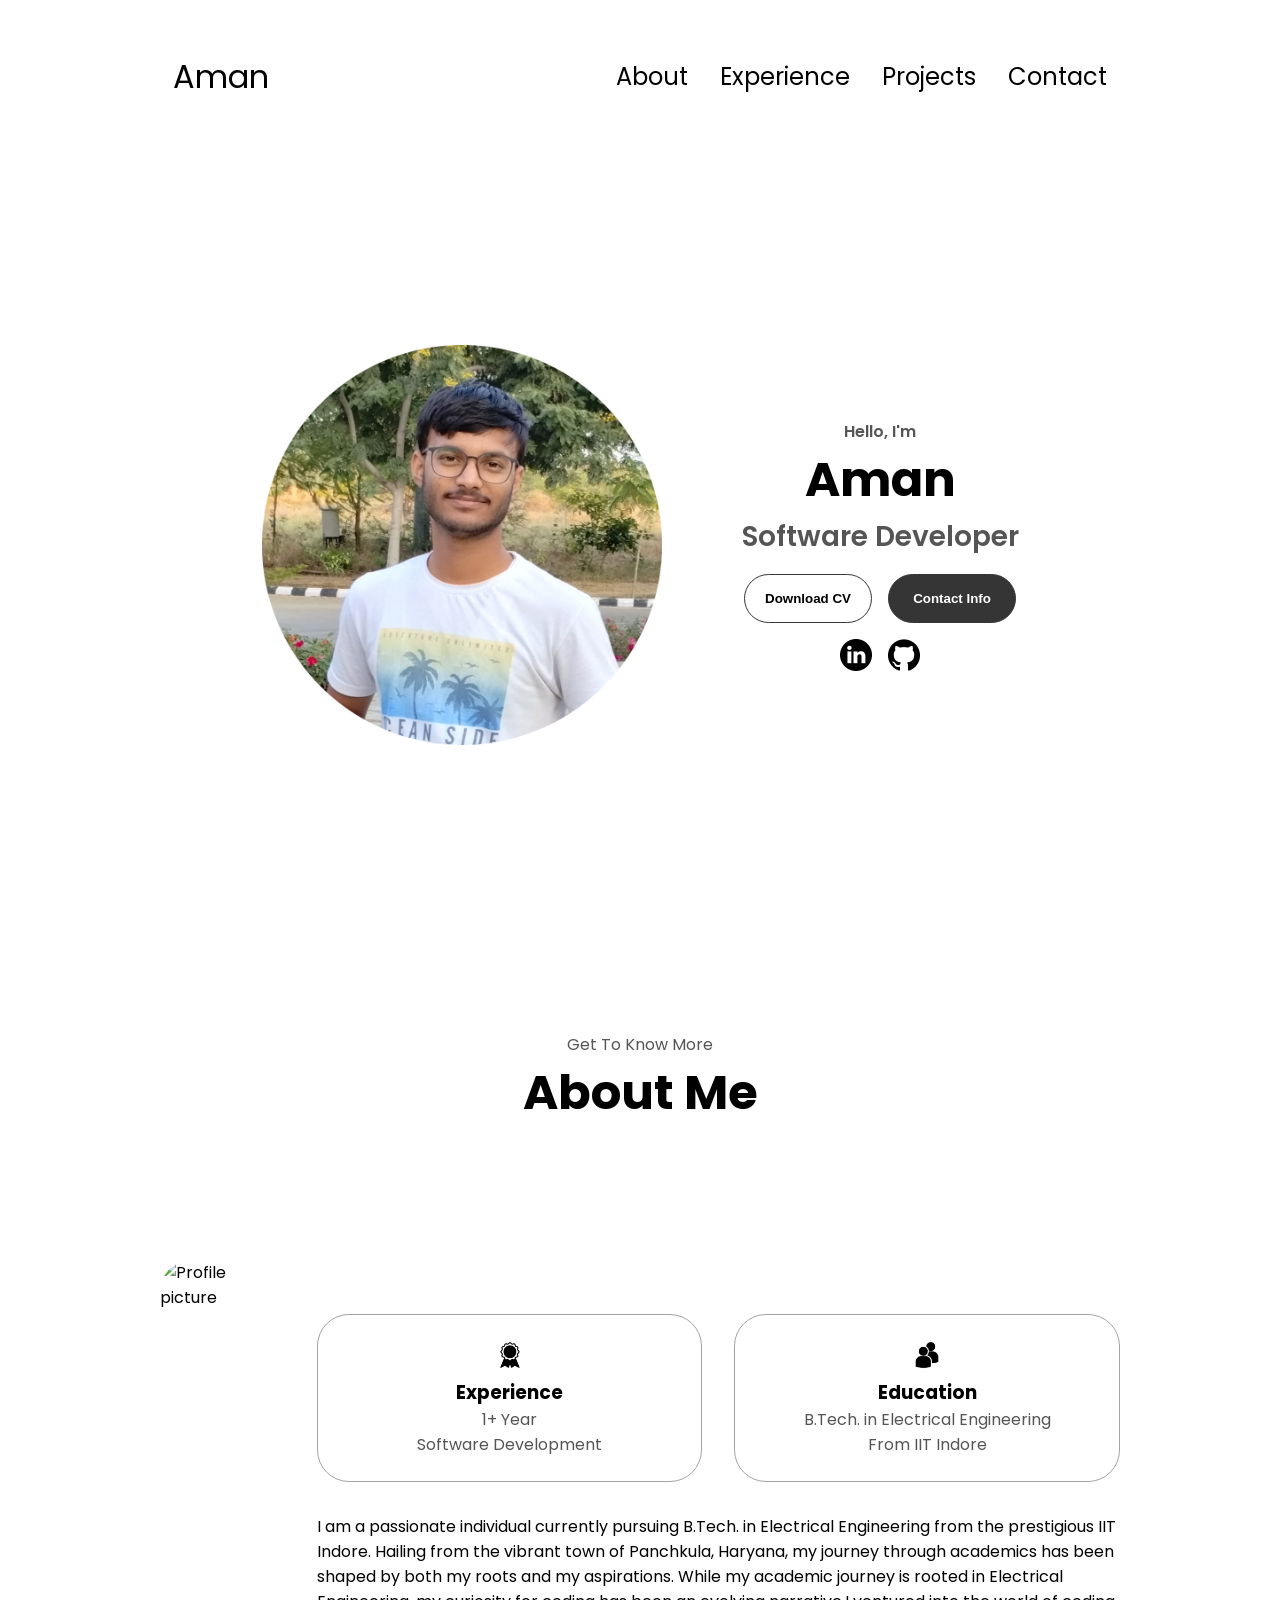
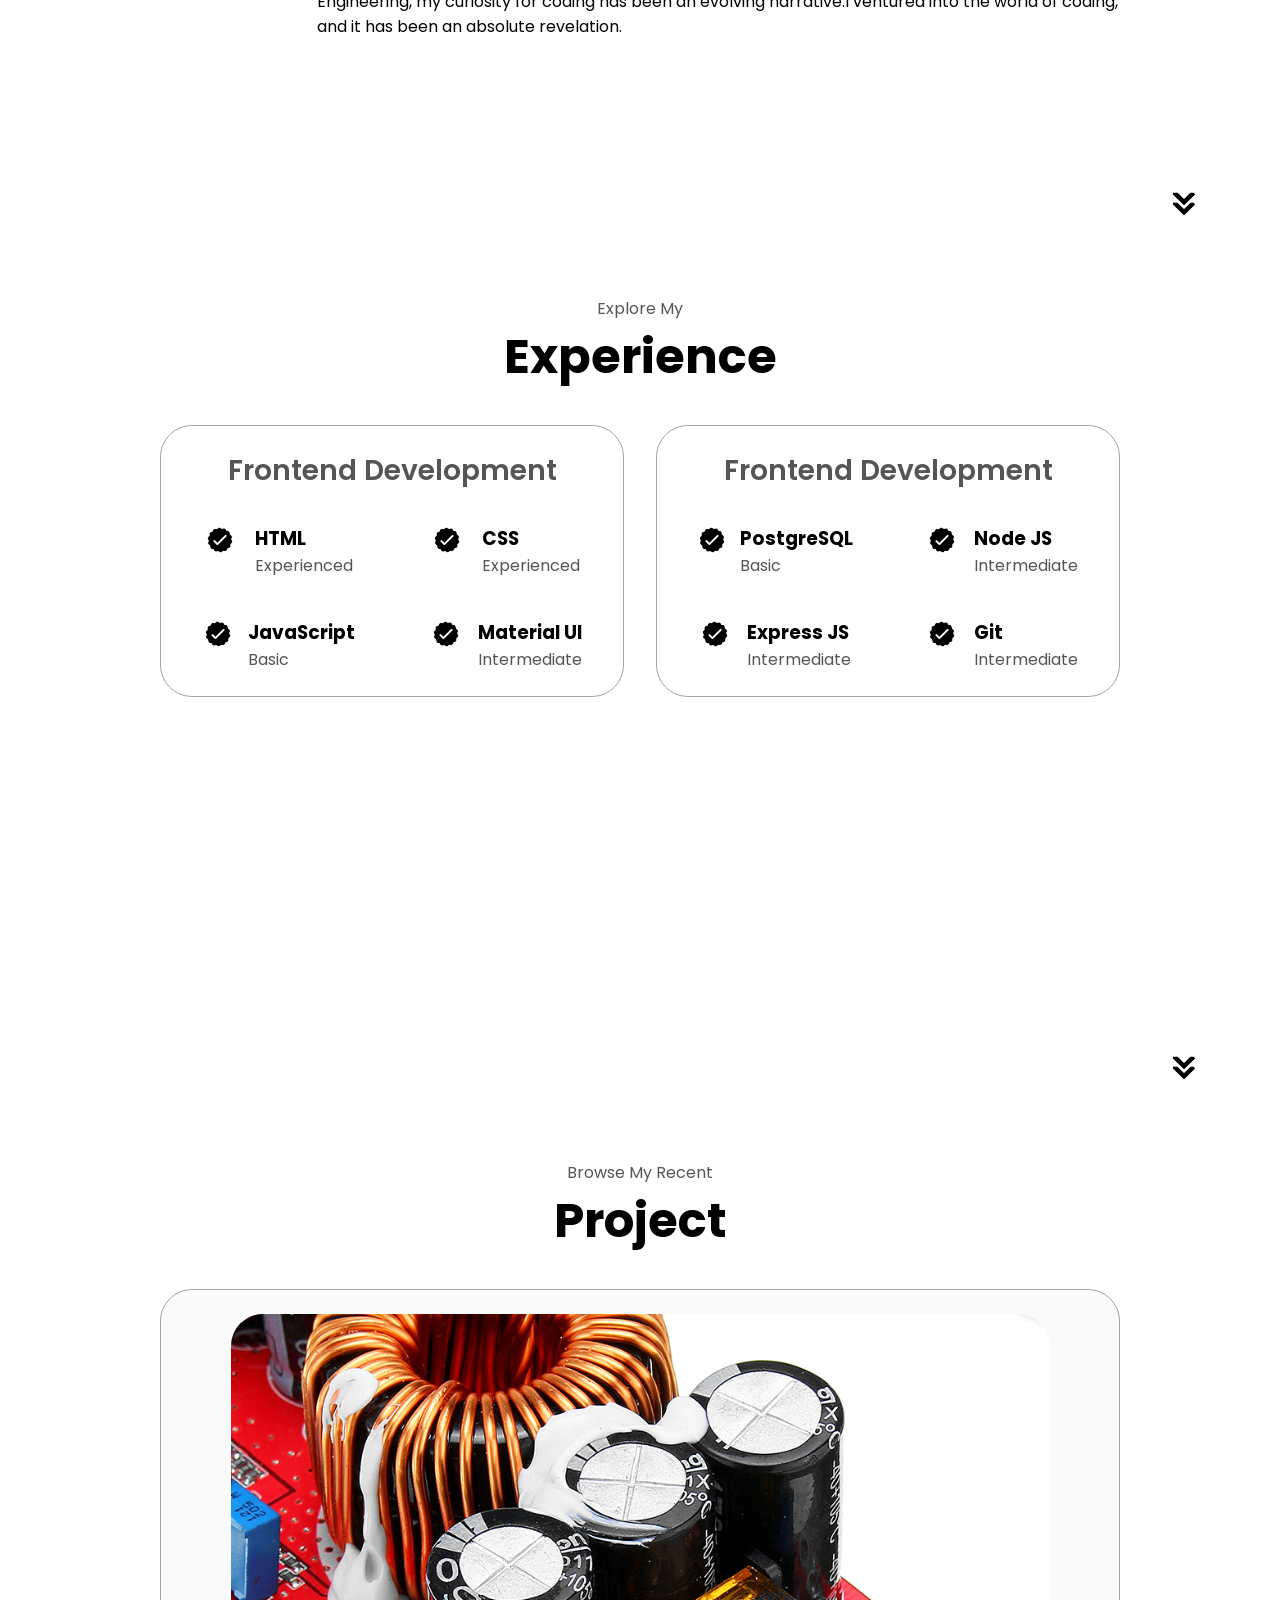
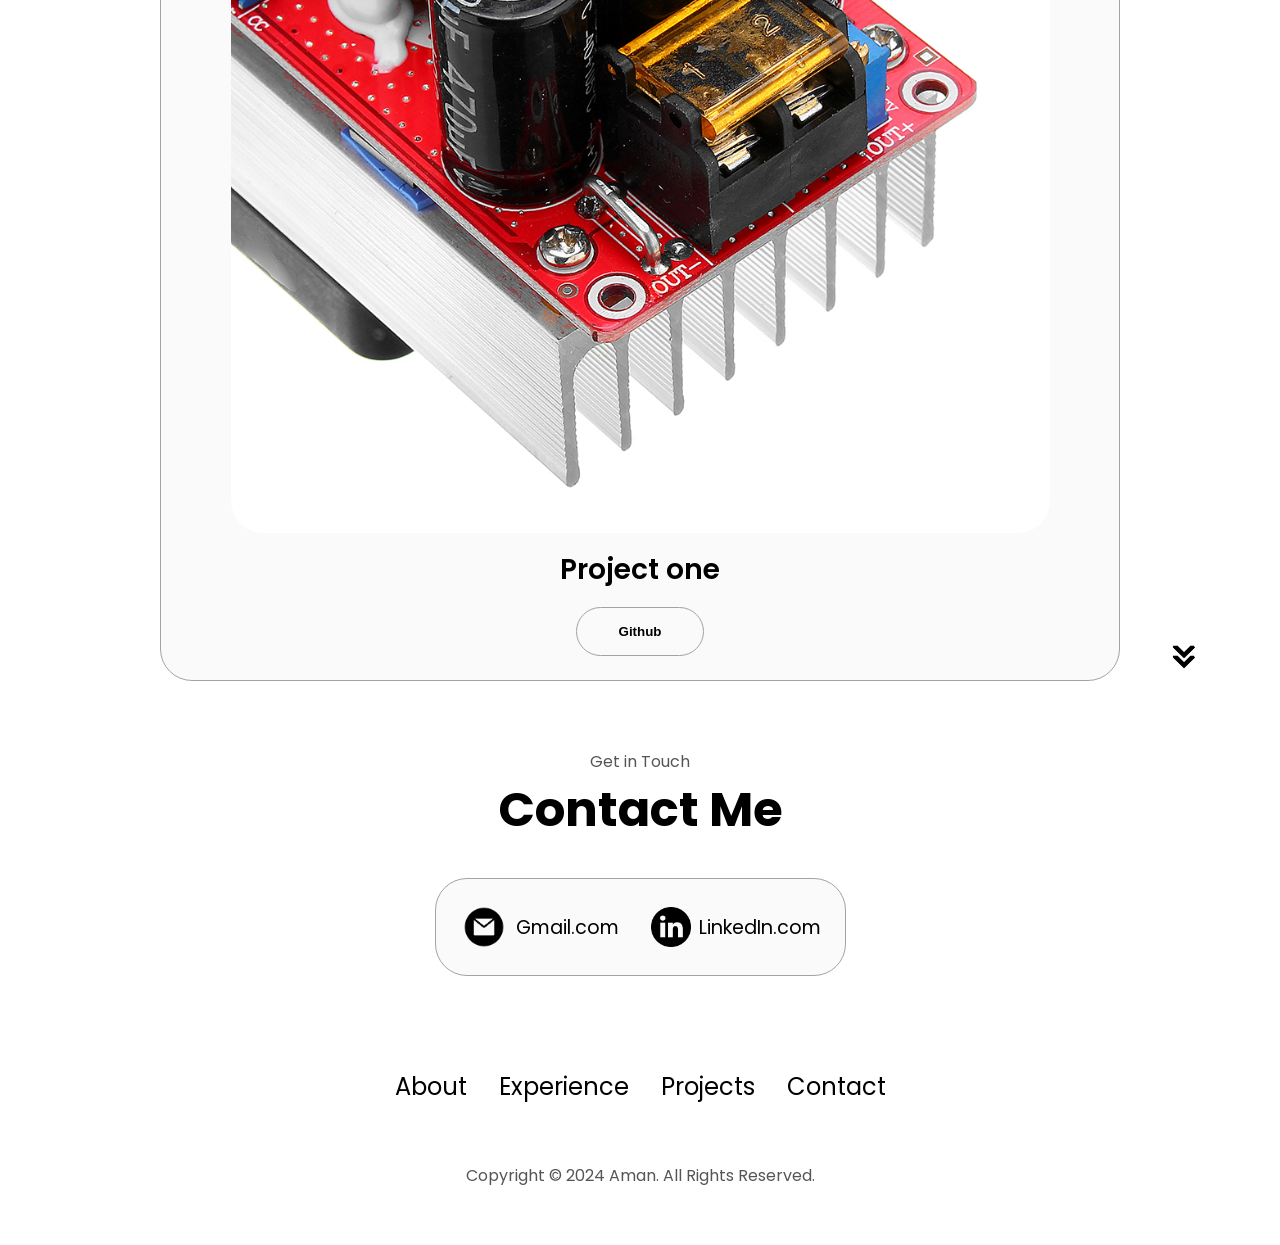
==== index.html @ 877e11e3 "Update project content" ====
<!DOCTYPE html>
<html lang="en">
<head>
    <meta charset="UTF-8">
    <meta name="viewport" content="width=device-width, initial-scale=1.0">
    <title>My Portfolio</title>
    <link rel="stylesheet" href="new1.css">
    <link rel="stylesheet" href="new1Media.css">
</head>
<body>
    <nav id="desktop-nav">
        <div class="logo">Aman</div>
        <div>
            <ul class="nav-links">
                <li><a href="#about">About</a></li>
                <li><a href="#experience">Experience</a></li>
                <li><a href="#projects">Projects</a></li>
                <li><a href="#contact">Contact</a></li>
            </ul>
        </div>
    </nav>
    <nav id="hamburger-nav">
        <div class="logo">Aman</div>
        <div class="hamburger-menu">
            <div class="hamburger-icon" onclick="toggleMenu()">
            <span></span>
            <span></span>
            <span></span>
        </div>
        <div class="menu-links">
            <li><a href="#about" onclick="toggleMenu()">About</a></li>
            <li><a href="#experience" onclick="toggleMenu()">Experience</a></li>
            <li><a href="#projects" onclick="toggleMenu()">Projects</a></li>
            <li><a href="#contact" onclick="toggleMenu()">Contact</a></li>
        </div>
        </div>
    </nav>
    <section id="profile">
        <div class="section__pic-container">
            <img src="./assets/3.png" alt="Aman profile picture" />
        </div>
        <div class="section__text">
            <p class="section__text__p1">Hello, I'm</p>
            <h1 class="title">Aman</h1>
            <p class="section__text__p2">Software Developer</p>
            <div class="btn-container">
                <button class="btn btn-color-2" onclick="window.open('./assets/Resume.pdf')">Download CV</button>
                <button class="btn btn-color-1" onclick="location.href='./#contact'">Contact Info</button>
            </div>
            <div id="socials-container">
                <img src="./assets/linkedin.png" alt="My LinkedIn profile" class="icon" onclick="location.href='http://linkedin.com/' "/>
                <img src="./assets/github.png" alt="My GitHub profile" class="icon" onclick="location.href='http://github.com/' "/>
            </div>
        </div>
    </section>
    <section id="about">
        <p class="section__text__p1">Get To Know More</p>
        <h1 class="title">About Me</h1>
        <div class="section-container">
            <div class="section__pic-container">
                <img src="./assets/5.JPG" alt="Profile picture" class="about-pic"/>
            </div>
            <div class="about-details-container">
                <div class="about-containers">
                    <div class="details-container">
                        <img src="./assets/experience.png" alt="Experience icon" class="icon"/>
                        <h3>Experience</h3>
                        <p>1+ Year <br>Software Development</p>
                    </div>
                    <div class="details-container">
                        <img src="./assets/education.png" alt="Education icon" class="icon"/>
                        <h3>Education</h3>
                        <p>B.Tech. in Electrical Engineering <br>From IIT Indore</p>
                    </div>
                </div>
                <div class="text-container">
                    I am a passionate individual currently pursuing B.Tech. in Electrical Engineering from the prestigious IIT Indore. Hailing from the vibrant town of Panchkula, Haryana, my journey through academics has been shaped by both my roots and my aspirations.
                    While my academic journey is rooted in Electrical Engineering, my curiosity for coding has been an evolving narrative.I ventured into the world of coding, and it has been an absolute revelation.
                </div>
            </div>
        </div>
        <img src="./assets/arrow.png" alt="Arrow icon" class="icon arrow" onclick="location.href='./#experience'"/>
    </section>
    <section id="experience">
        <p class="section__text__p1">Explore My</p>
        <h1 class="title">Experience</h1>
        <div class="experience-details-container">
            <div class="about-containers">
            <div class="details-container">
                <h2 class="experience-sub-title">Frontend Development</h2>
                <div class="article-container">
                <article>
                    <img
                    src="./assets/checkmark.png"
                    alt="Experience icon"
                    class="icon"
                />
                <div>
                    <h3>HTML</h3>
                    <p>Experienced</p>
                </div>
                </article>
                <article>
                    <img
                    src="./assets/checkmark.png"
                    alt="Experience icon"
                    class="icon"
                    />
                <div>
                    <h3>CSS</h3>
                    <p>Experienced</p>
                </div>
                </article>
                <article>
                    <img
                    src="./assets/checkmark.png"
                    alt="Experience icon"
                    class="icon"
                    />
                <div>
                    <h3>JavaScript</h3>
                    <p>Basic</p>
                </div>
                </article>
                <article>
                <img
                    src="./assets/checkmark.png"
                    alt="Experience icon"
                    class="icon"
                />
                <div>
                    <h3>Material UI</h3>
                    <p>Intermediate</p>
                </div>
                </article>
                </div>
            </div>

            

            <div class="details-container">
                <h2 class="experience-sub-title">Frontend Development</h2>
                <div class="article-container">
                <article>
                <img
                    src="./assets/checkmark.png"
                    alt="Experience icon"
                    class="icon"
                />
                <div>
                    <h3>PostgreSQL</h3>
                    <p>Basic</p>
                </div>
                </article>
                <article>
                <img
                    src="./assets/checkmark.png"
                    alt="Experience icon"
                    class="icon"
                />
                <div>
                    <h3>Node JS</h3>
                    <p>Intermediate</p>
                </div>
                </article>
                <article>
                <img
                    src="./assets/checkmark.png"
                    alt="Experience icon"
                    class="icon"
                />
                <div>
                    <h3>Express JS</h3>
                    <p>Intermediate</p>
                </div>
                </article>
                <article>
                <img
                    src="./assets/checkmark.png"
                    alt="Experience icon"
                    class="icon"
                />
                <div>
                    <h3>Git</h3>
                    <p>Intermediate</p>
                </div>
                </article>
                </div>
            </div>
        </div>
        </div>
        <img
        src="./assets/arrow.png"
        alt="Arrow icon"
        class="icon arrow"
        onclick="location.href='./#projects'"
        />
    </section>
    <section id="projects">
        <P class="section__text__p1">Browse My Recent</P>
        <h1 class="title">Project</h1>
        <div class="experience-details-container">
            <div class="about-containers">
            <div class="details-container color-container">
                <div class="article-container">
            
                    <img src="./assets/Converter pic.jpeg" alt="Project-1" class="project-img"/>
                </div>
                <h2 class="experience-sub-title project-title">Project one</h2>
                <div class="btn-container">
                    <button
                class="btn btn-color-2 project-btn"
                onclick="location.href='https://github.com/amanmr795/DC-DC-Converter.git/'"
            >
                Github
            </button>
                </div>
            </div>
            
        </div>
        </div>
        <img
        src="./assets/arrow.png"
        alt="Arrow icon"
        class="icon arrow"
        onclick="location.href='./#projects'"
        />
    </section>
    <section id="contact">
        <p class="section__text__p1">Get in Touch</p>
        <h1 class="title">Contact Me</h1>
        <div class="contact-info-upper-container">
            <div class="contact-info-container">
                <img src="./assets/email.png" alt="Email icon" class="icon contact-icon email-icon"/>
                <p><a href="mailto:amanmr795@gmail.com">Gmail.com</a></p>
            </div>
            <div class="contact-info-container">
                <img src="./assets/linkedin.png" alt="LinkedIn icon" class="icon contact-icon"/>
                <p><a href="https://www.linkedin.com">LinkedIn.com</a></p>
            </div>
        </div>
    </section>
    <footer>
        <nav>
            <div class="nav-links-container">
                <ul class="nav-links">
                    <li><a href="#about">About</a></li>
                    <li><a href="#experience">Experience</a></li>
                    <li><a href="#projects">Projects</a></li>
                    <li><a href="#contact">Contact</a></li>
                </ul>
            </div>
        </nav>
        <p>Copyright &#169; 2024 Aman. All Rights Reserved.</p>
    </footer>
    <script src="new1.js"></script>
</body>
</html>
---- new1.css ----
/* GENERAL */

@import url("https://fonts.googleapis.com/css2?family=Poppins:wght@300;400;500;600&display=swap");

* {
    margin: 0;
    padding: 0;
}

body {
    font-family: "Poppins", sans-serif;
}

html {
    scroll-behavior: smooth;
}

p {
    color: rgb(85, 85, 85);
}

/* TRANSITION */

a,
.btn {
    transition: all 300ms ease;
}

/* DESKTOP NAV */

nav,
.nav-links {
    display: flex;
}

nav {
    justify-content: space-around;
    align-items: center;
    height: 17vh;
}

.nav-links {
    gap: 2rem;
    list-style: none;
    font-size: 1.5rem;
}

a {
    color: black;
    text-decoration: none;
    text-decoration-color: white;
}

a:hover {
    color: grey;
    text-decoration: underline;
    text-underline-offset: 1rem;
    text-decoration-color: rgb(181, 181, 181);
}

.logo {
    font-size: 2rem;
}

.logo:hover {
    cursor: default;
}

/* HAMBURGER MENU */

#hamburger-nav {
    display: none;
}

.hamburger-menu {
    position: relative;
    display: inline-block;
}

.hamburger-icon {
    display: flex;
    flex-direction: column;
    justify-content: space-between;
    height: 24px;
    width: 30px;
    cursor: pointer;
}

.hamburger-icon span {
    width: 100%;
    height: 2px;
    background-color: black;
    transition: all 0.3 ease-in-out;
}

.menu-links {
    position: absolute;
    top: 100%;
    right: 0;
    background-color: white;
    width: fit-content;
    max-height: 0;
    overflow: hidden;
    transition: all 0.3 ease-in-out;
}

.menu-links a {
    display: block;
    padding: 10px;
    text-align: center;
    font-size: 1.5rem;
    color: black;
    text-decoration: none;
    transition: all 0.3 ease-in-out;
}

.menu-links li {
    list-style: none;
}

.menu-links.open {
    max-height: 300px;
}

.hamburger-icon.open span:first-child {
    transform: rotate(45deg) translate(10px, 5px);
}

.hamburger-icon.open span:nth-child(2) {
    opacity: 0;
}

.hamburger-icon.open span:last-child {
    transform: rotate(-45deg) translate(10px, -5px);
}

.hamburger-icon span:first-child {
    transform: none;
}

.hamburger-icon span:first-child {
    opacity: 1;
}

.hamburger-icon span:first-child {
    transform: none;
}

/* SECTIONS */

section {
    padding-top: 4vh;
    height: 96vh;
    margin: 0 10rem;
    box-sizing: border-box;
    min-height: fit-content;
}

.section-container {
    display: flex;
}

/* PROFILE SECTION */

#profile {
    display: flex;
    justify-content: center;
    gap: 5rem;
    height: 80vh;
}

.section__pic-container {
    display: flex;
    height: 400px;
    width: 400px;
    margin: auto 0;
}

.section__text {
    align-self: center;
    text-align: center;
}

.section__text p {
    font-weight: 600;
}

.section__text__p1 {
    text-align: center;
}

.section__text__p2 {
    font-size: 1.75rem;
    margin-bottom: 1rem;
}

.title {
    font-size: 3rem;
    text-align: center;
}

#socials-container {
    display: flex;
    justify-content: center;
    margin-top: 1rem;
    gap: 1rem;
}

/* ICONS */

.icon {
    cursor: pointer;
    height: 2rem;
}

/* BUTTONS */

.btn-container {
    display: flex;
    justify-content: center;
    gap: 1rem;
}

.btn {
    font-weight: 600;
    transition: all 300ms ease;
    padding: 1rem;
    width: 8rem;
    border-radius: 2rem;
}

.btn-color-1,
.btn-color-2 {
    border: rgb(53, 53, 53) 0.1rem solid;
}

.btn-color-1:hover,
.btn-color-2:hover {
    cursor: pointer;
}

.btn-color-1,
.btn-color-2:hover {
    background: rgb(53, 53, 53);
    color: white;
}

.btn-color-1:hover {
    background: rgb(0, 0, 0);
}

.btn-color-2{
    background: none;
}

.btn-color-2:hover{
    border: rgb(255,255,255) 0.1rem solid;
}

.btn-container{
    gap: 1rem;
}

/* ABOUT SECTION */

#about{
    position: relative;
}

.about-containers{
    gap: 2rem;
    margin-bottom: 2rem;
    margin-top: 2rem;
}

.about-details-container{
    justify-content: center;
    flex-direction: column;
}

.about-containers,
.about-details-container{
    display: flex;
}

.about-pic{
    border-radius: 2rem;
}

.arrow{
    position: absolute;
    right: -5rem;
    bottom: 2.5rem;
}

.details-container{
    padding: 1.5rem;
    flex: 1;
    background: white;
    border-radius: 2rem;
    border: rgb(53,53, 53) 0.1rem solid;
    border-color: rgb(163, 163, 163);
    text-align: center;
}

.section-container{
    gap: 4rem;
    height: 80%;
}

.section__pic-container{
    height: 400px;
    width: 400px;
    margin: auto 0;
}

/* EXPERIENCE SECTION */

#experience{
    position: relative;
}

.experience-sub-title{
    color: rgb(85, 85, 85);
    font-weight: 600;
    font-size: 1.75rem;
    margin-bottom: 2rem;
}

.experience-details-container{
    display: flex;
    justify-content: center;
    flex-direction: column;
}

.article-container{
    display: flex;
    text-align: initial;
    flex-wrap: wrap;
    flex-direction: row;
    gap: 2.5rem;
    justify-content: space-around;
}

article{
    display: flex;
    width: 10rem;
    justify-content: space-around;
    gap: 0.5rem;
}

article .icon{
    cursor: default;
}

/* PROJECT SECTION */

#projects{
    position: relative;
}

.color-container{
    border-color: rgb(163, 163, 163);
    background: rgb(250,250,250);
}

.project-img{
    border-radius: 2rem;
    width: 90%;
    height: 90%;
}

.project-title{
    margin: 1rem;
    color: black;
}

.project-btn{
    color: black;
    border-color: rgb(163, 163, 163);
}

/* CONTACT */

#contact{
    display: flex;
    justify-content: center;
    flex-direction: column;
    height: 70vh;
}

.contact-info-upper-container{
    display: flex;
    justify-content: center;
    border-radius: 2rem;
    border: rgb(53, 53, 53) 0.1rem solid;
    border-color: rgb(163, 163, 163);
    background: rgb(250,250,250);
    margin: 2rem auto;
    padding: 0.5rem;
}

.contact-info-container{
    display: flex;
    align-items: center;
    justify-content: center;
    gap: 0.5rem;
    margin: 1rem;
}

.contact-info-container p{
    font-size: larger;
}

.contact-icon{
    cursor: default; height: 2.5rem;
}

.email-icon{
    height: 3rem;
}

/* FOOTER SECTION */

footer{
    height: 26vh;
    margin: 0.1rem;
}

footer p{
    text-align: center;
}
---- new1Media.css ----
@media screen and (max-width: 1400px) {
    #profile {
        height: 83vh;
        margin-bottom: 6rem;
    }
    .about-containers {
        flex-wrap: wrap;
    }
    #contact,
    #projects {
        height: fit-content;
    }
}

@media screen and (max-width: 1200px) {
    #desktop-nav {
    display: none;
    }
    #hamburger-nav {
    display: flex;
    }
    #experience,
    .experience-details-container {
    margin-top: 2rem;
    }
    #profile,
    .section-container {
    display: block;
    }
    .arrow {
    display: none;
    }
    section,
    .section-container {
    height: fit-content;
    }
    section {
    margin: 0 5%;
    }
    .section__pic-container {
    width: 275px;
    height: 275px;
    margin: 0 auto 2rem;
    }
    .about-containers {
    margin-top: 0;
    }
}

@media screen and (max-width: 600px) {
    #contact,
    footer {
    height: 40vh;
    }
    #profile {
    height: 83vh;
    margin-bottom: 0;
    }
    article {
    font-size: 1rem;
    }
    footer nav {
    height: fit-content;
    margin-bottom: 2rem;
    }
    .about-containers,
    .contact-info-upper-container,
    .btn-container {
    flex-wrap: wrap;
    }
    .contact-info-container {
    margin: 0;
    }
    .contact-info-container p,
    .nav-links li a {
    font-size: 1rem;
    }
    .experience-sub-title {
    font-size: 1.25rem;
    }
    .logo {
    font-size: 1.5rem;
    }
    .nav-links {
    flex-direction: column;
    gap: 0.5rem;
    text-align: center;
    }
    .section__pic-container {
    width: auto;
    height: 46vw;
    justify-content: center;
    }
    .section__text__p2 {
    font-size: 1.25rem;
    }
    .title {
    font-size: 2rem;
    }
    .text-container {
    text-align: justify;
    }
}
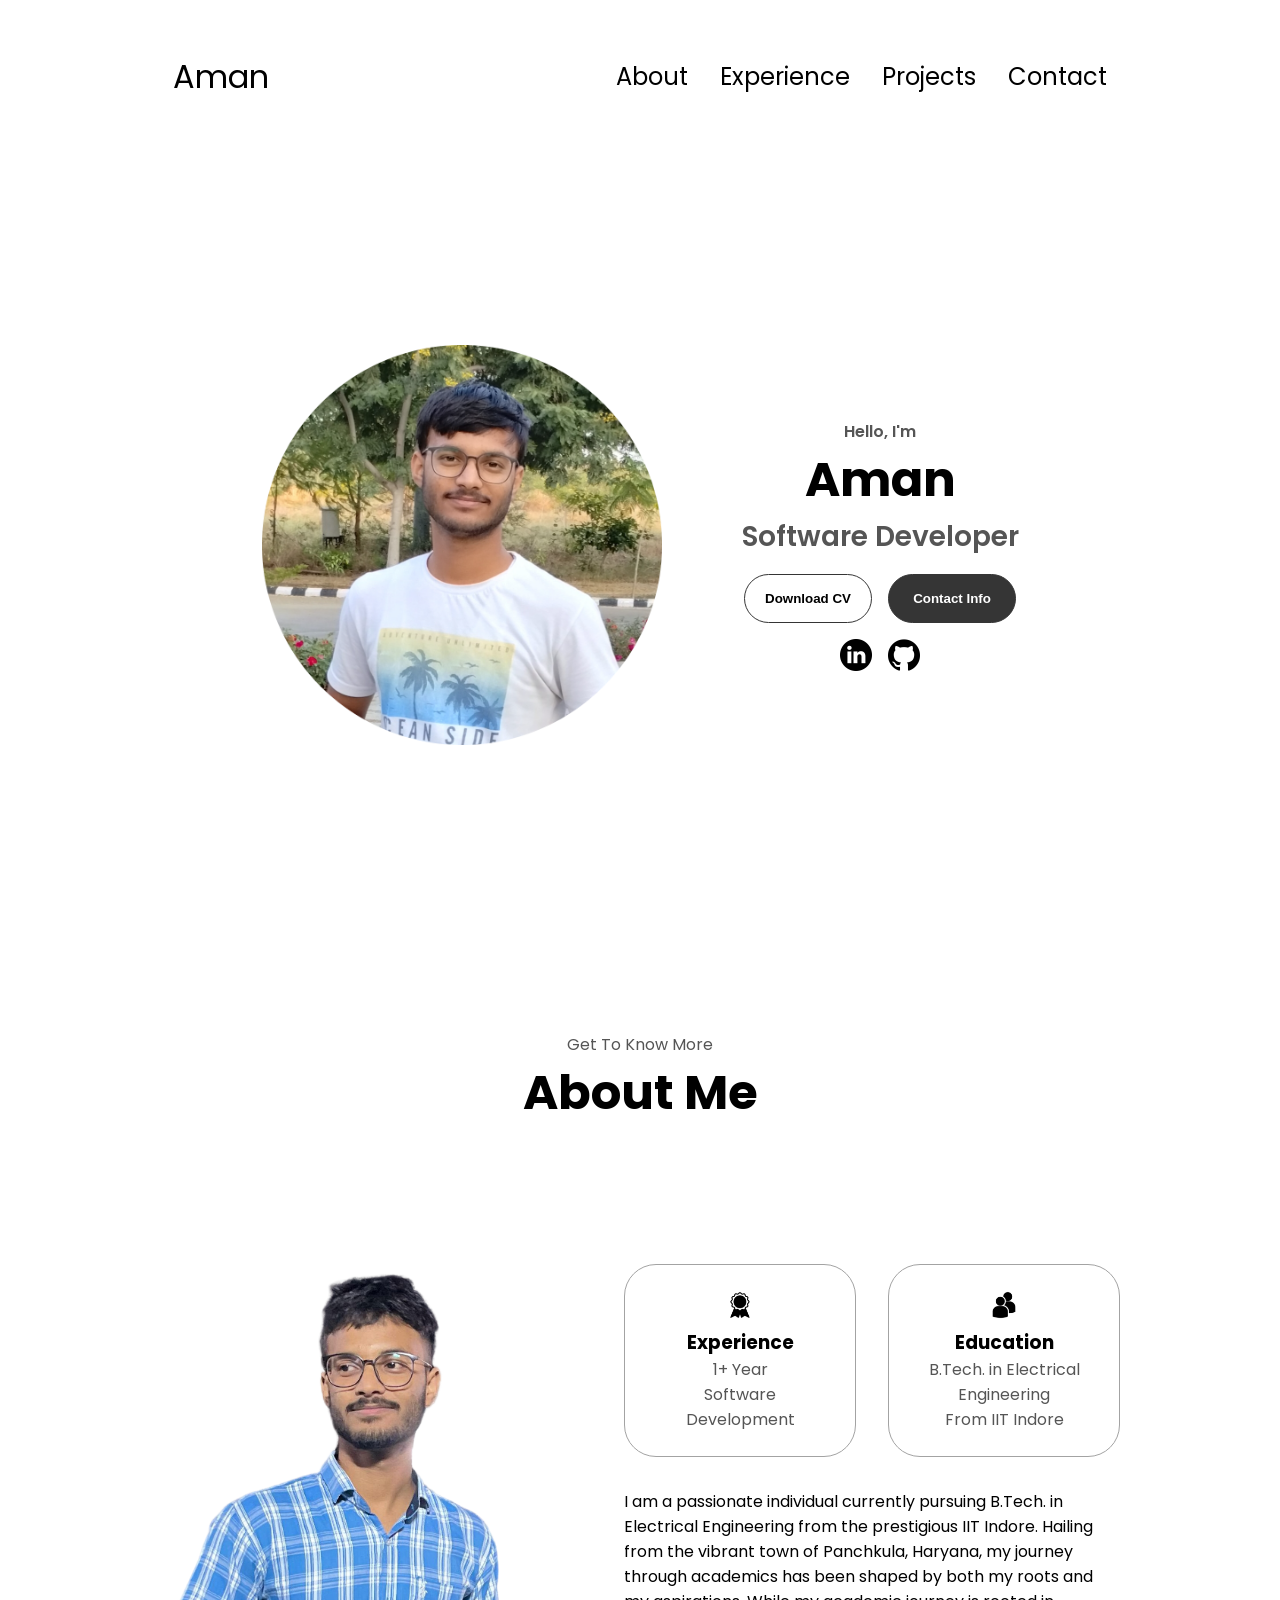
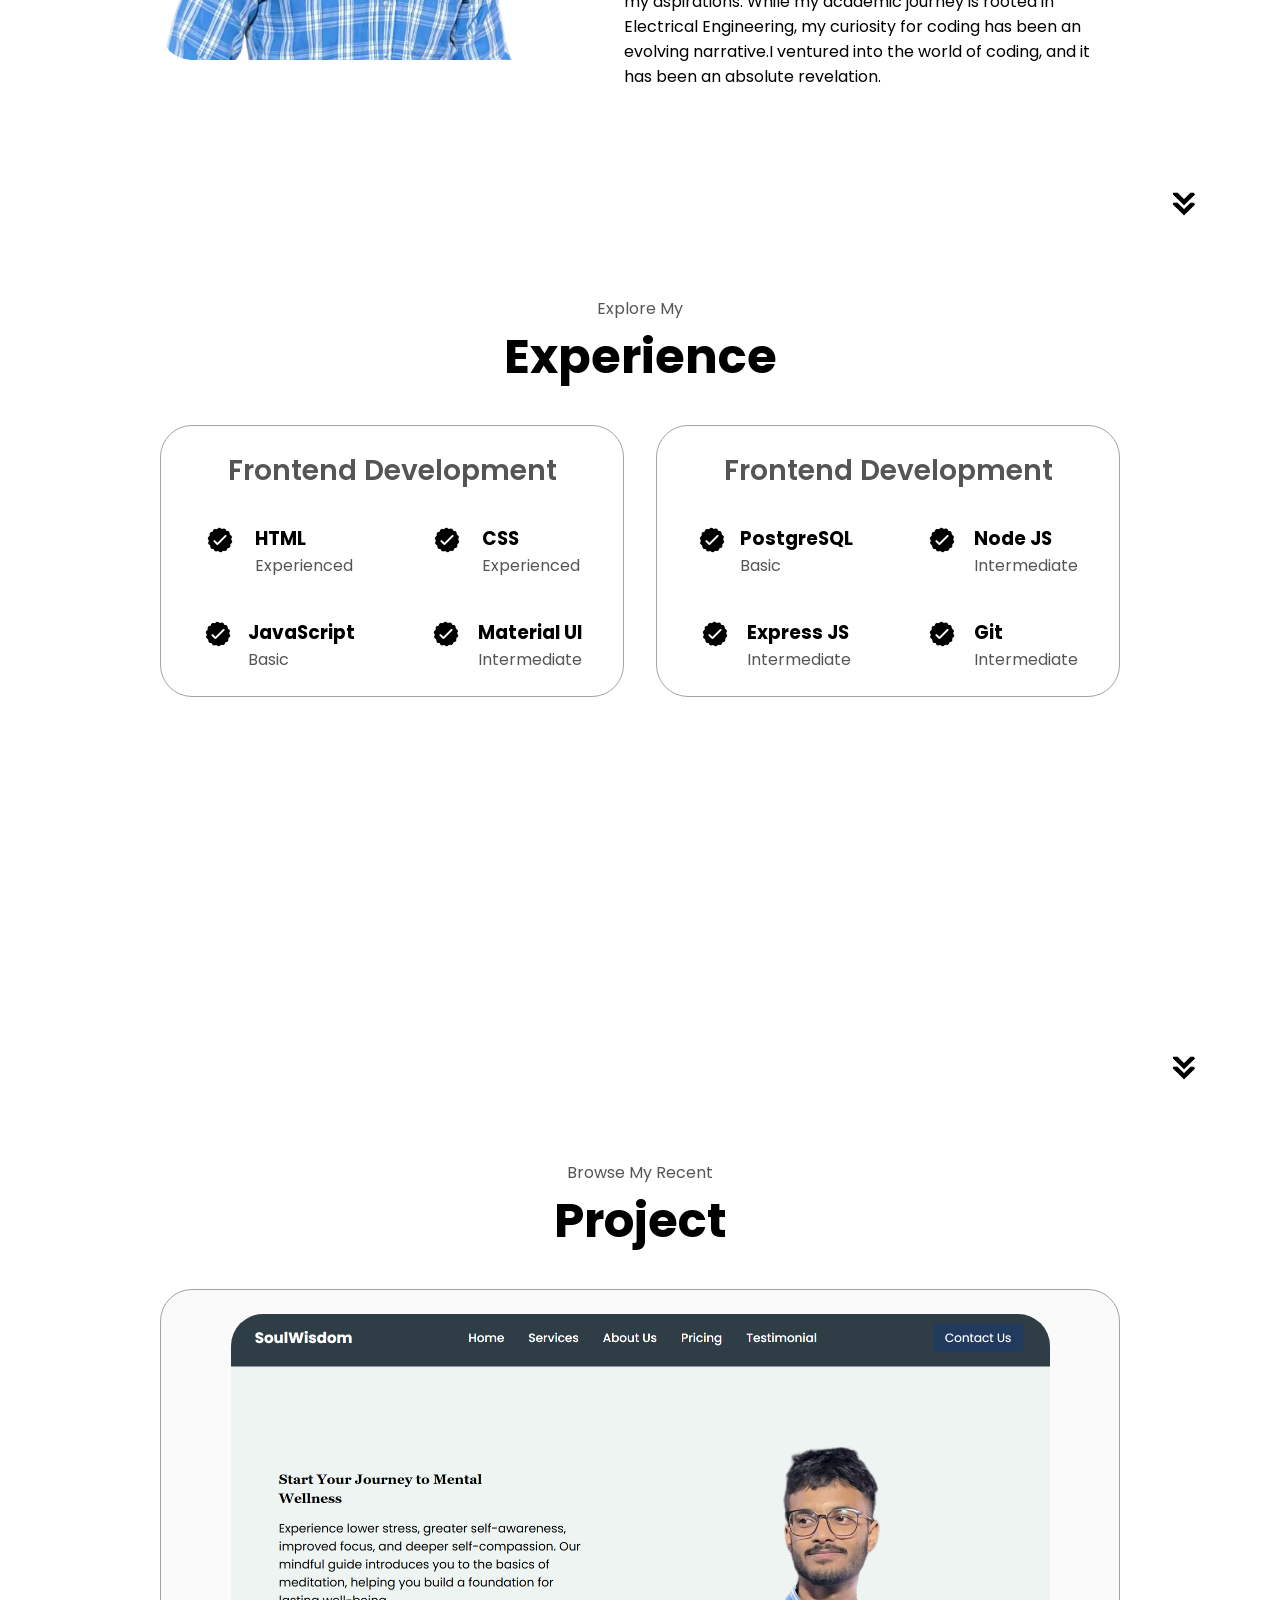
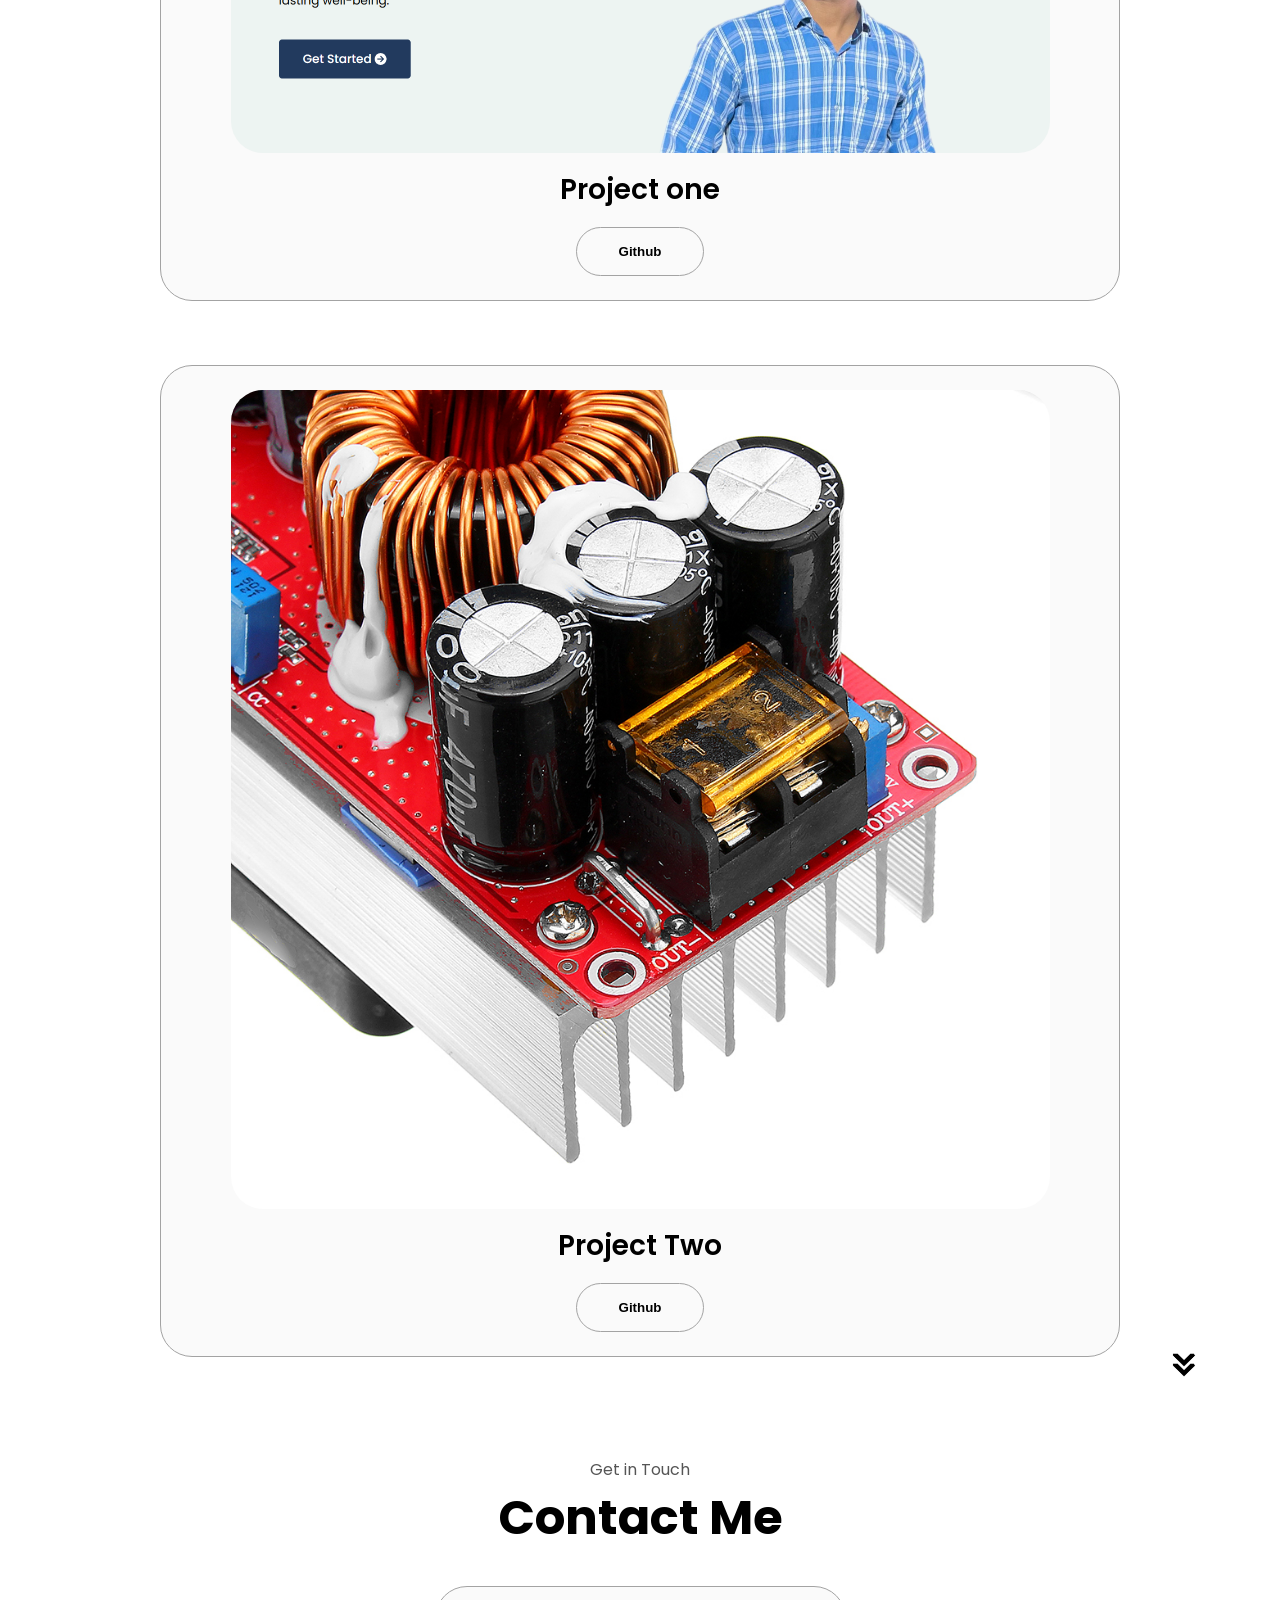
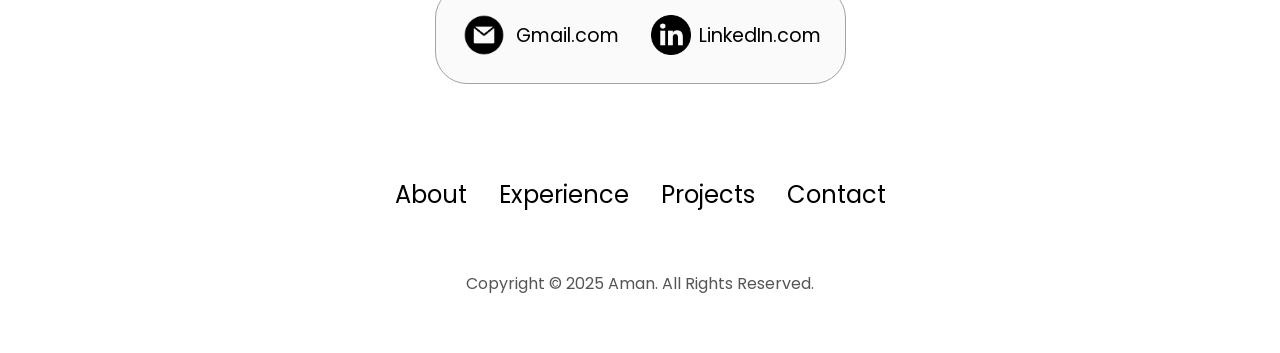
==== commit 738a7d04: "update" ====
--- a/index.html
+++ b/index.html
@@ -58,7 +58,7 @@
         <h1 class="title">About Me</h1>
         <div class="section-container">
             <div class="section__pic-container">
-                <img src="./assets/5.JPG" alt="Profile picture" class="about-pic"/>
+                <img src="./assets/my-img-removebg.png" alt="Profile picture" class="about-pic"/>
             </div>
             <div class="about-details-container">
                 <div class="about-containers">
@@ -204,7 +204,7 @@
             <div class="details-container color-container">
                 <div class="article-container">
             
-                    <img src="./assets/Converter pic.jpeg" alt="Project-1" class="project-img"/>
+                    <img src="./assets/SoulWisdom.png" alt="Project-1" class="project-img"/>
                 </div>
                 <h2 class="experience-sub-title project-title">Project one</h2>
                 <div class="btn-container">
@@ -217,6 +217,22 @@
                 </div>
             </div>
             
+            <div class="about-containers">
+            <div class="details-container color-container">
+                <div class="article-container">
+            
+                    <img src="./assets/Converter pic.jpeg" alt="Project-1" class="project-img"/>
+                </div>
+                <h2 class="experience-sub-title project-title">Project Two</h2>
+                <div class="btn-container">
+                    <button
+                class="btn btn-color-2 project-btn"
+                onclick="location.href='https://github.com/amanmr795/DC-DC-Converter.git/'"
+            >
+                Github
+            </button>
+                </div>
+            </div>
         </div>
         </div>
         <img
@@ -251,7 +267,7 @@
                 </ul>
             </div>
         </nav>
-        <p>Copyright &#169; 2024 Aman. All Rights Reserved.</p>
+        <p>Copyright &#169; 2025 Aman. All Rights Reserved.</p>
     </footer>
     <script src="new1.js"></script>
 </body>
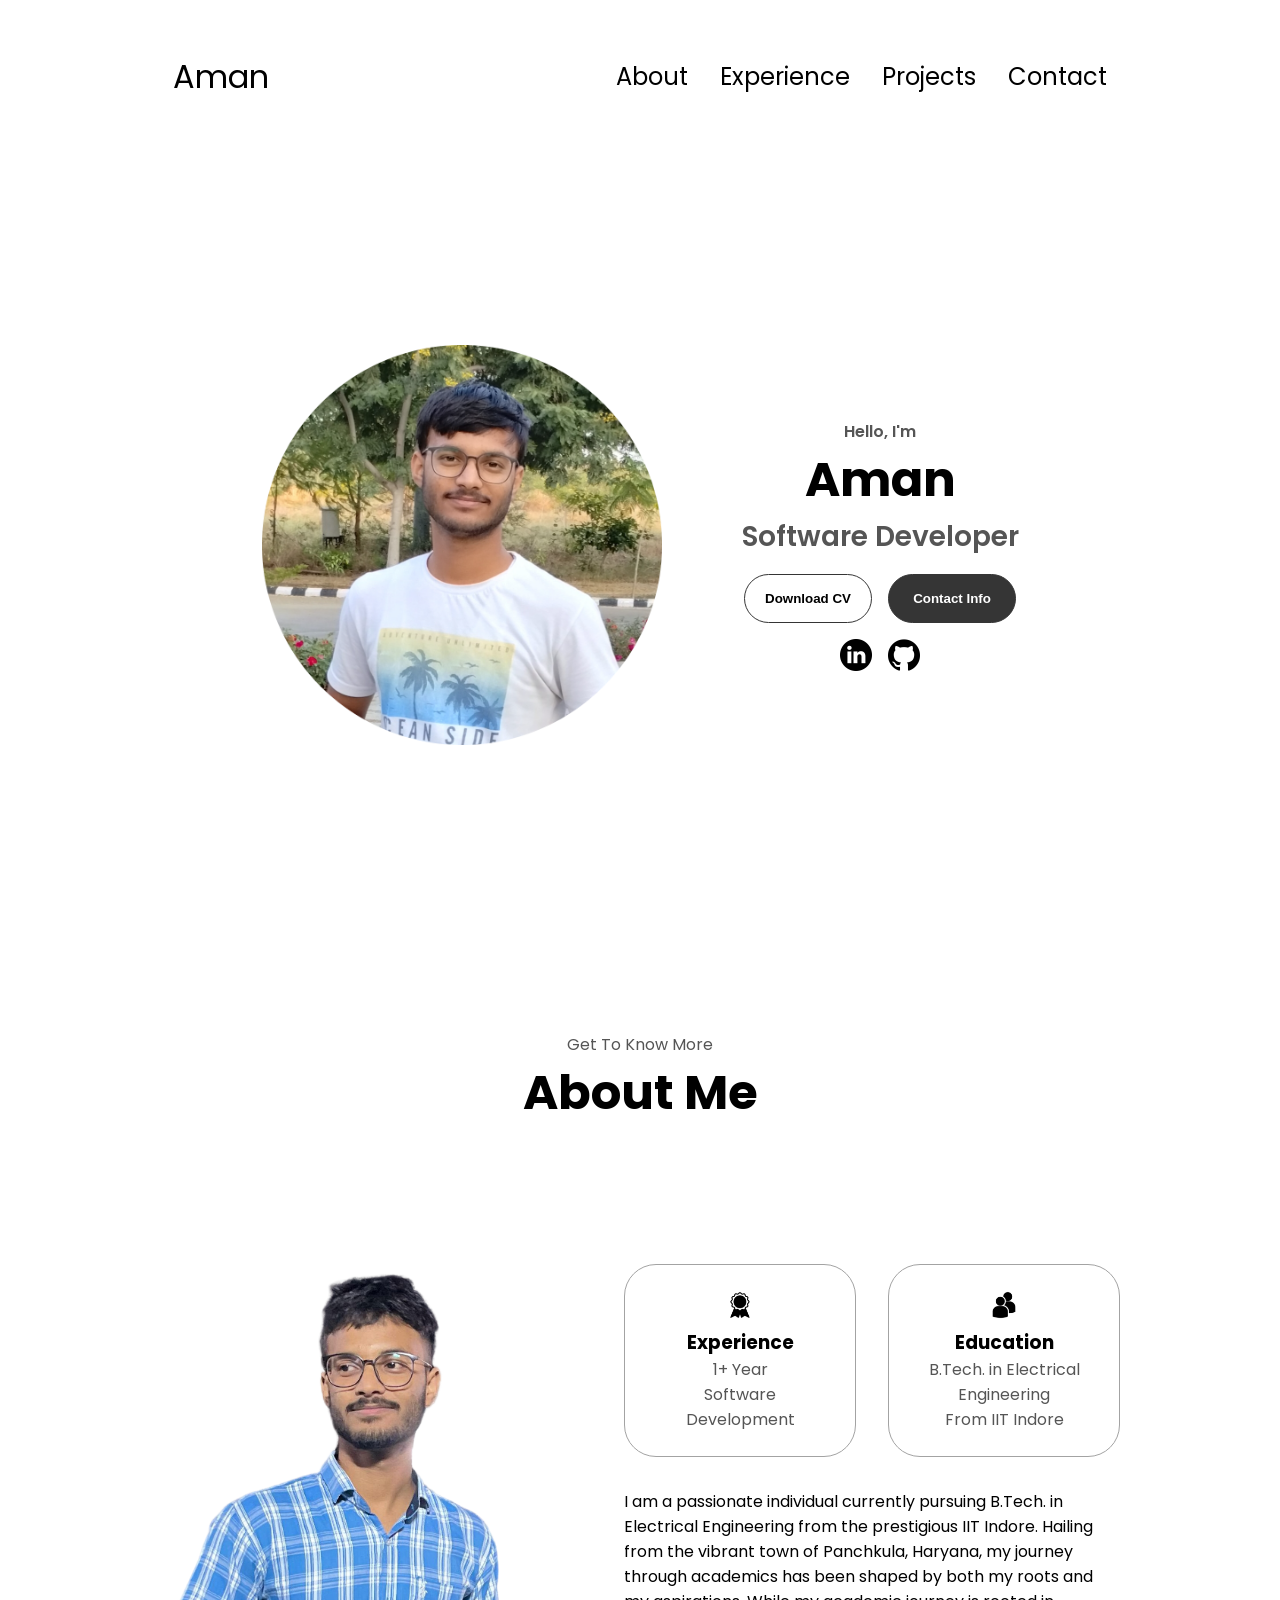
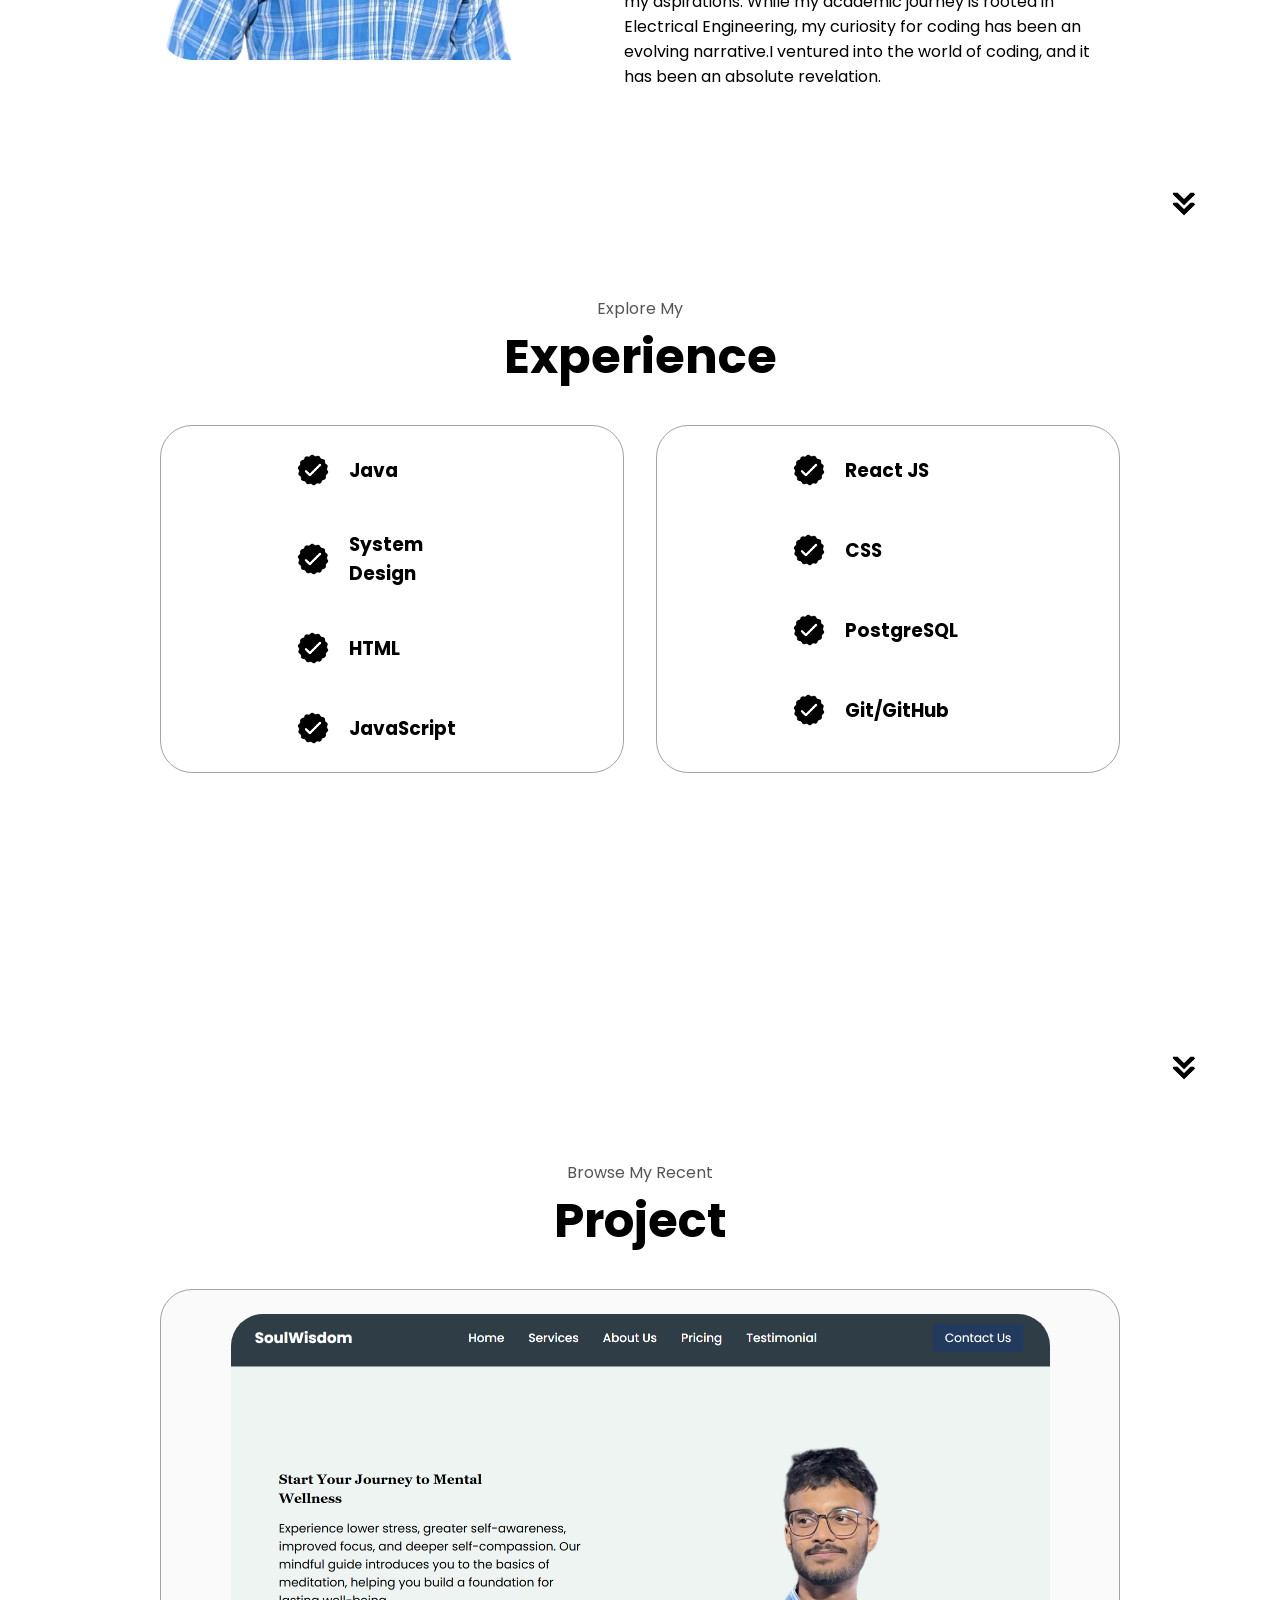
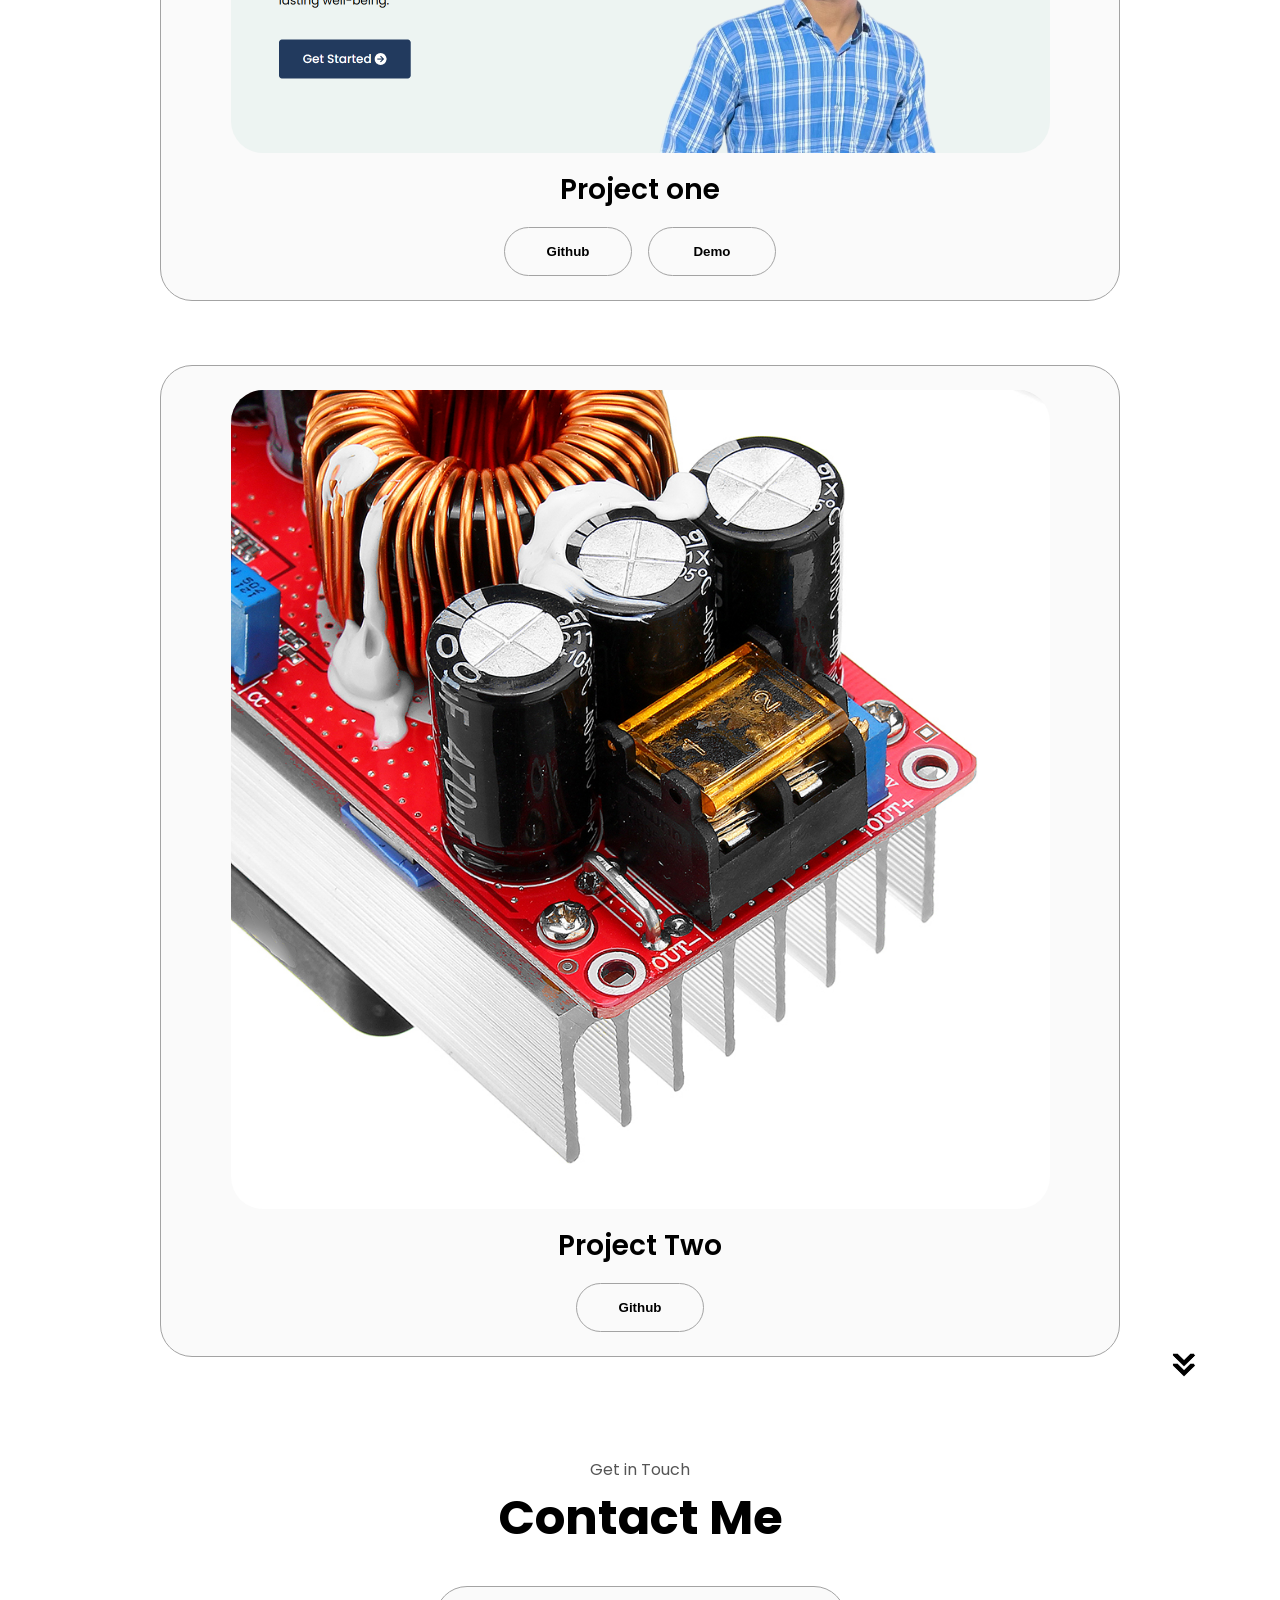
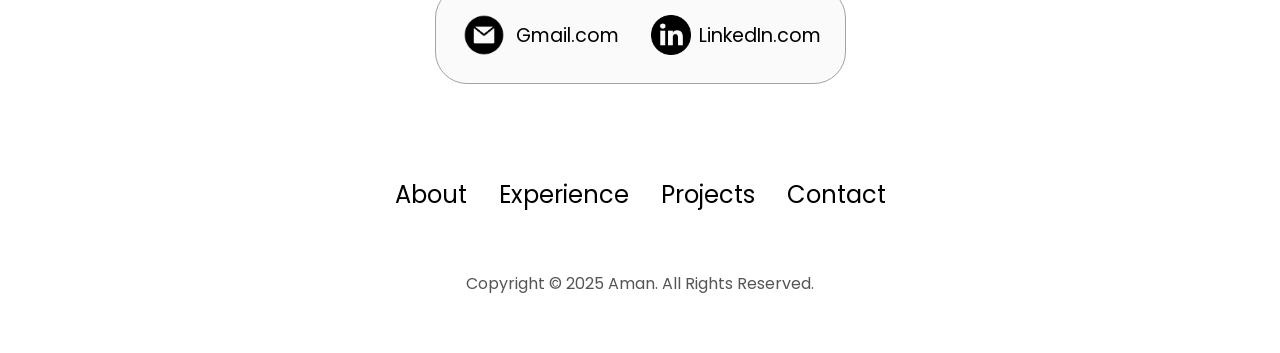
==== commit 7a5feca3: "update" ====
--- a/index.html
+++ b/index.html
@@ -48,8 +48,8 @@
                 <button class="btn btn-color-1" onclick="location.href='./#contact'">Contact Info</button>
             </div>
             <div id="socials-container">
-                <img src="./assets/linkedin.png" alt="My LinkedIn profile" class="icon" onclick="location.href='http://linkedin.com/' "/>
-                <img src="./assets/github.png" alt="My GitHub profile" class="icon" onclick="location.href='http://github.com/' "/>
+                <img src="./assets/linkedin.png" alt="My LinkedIn profile" class="icon" onclick="window.open('https://www.linkedin.com/in/amaniitindore795/', '_blank')">
+                <img src="./assets/github.png" alt="My GitHub profile" class="icon" onclick="window.open('https://github.com/amanmr795', '_blank')">
             </div>
         </div>
     </section>
@@ -87,7 +87,7 @@
         <div class="experience-details-container">
             <div class="about-containers">
             <div class="details-container">
-                <h2 class="experience-sub-title">Frontend Development</h2>
+                <!-- <h2 class="experience-sub-title">Frontend Development</h2> -->
                 <div class="article-container">
                 <article>
                     <img
@@ -96,41 +96,41 @@
                     class="icon"
                 />
                 <div>
+                    <h3>Java</h3>
+                    <!-- <p>Experienced</p> -->
+                </div>
+                </article>
+                <article>
+                    <img
+                    src="./assets/checkmark.png"
+                    alt="Experience icon"
+                    class="icon"
+                    />
+                <div>
+                    <h3>System Design</h3>
+                    <!-- <p>Experienced</p> -->
+                </div>
+                </article>
+                <article>
+                    <img
+                    src="./assets/checkmark.png"
+                    alt="Experience icon"
+                    class="icon"
+                    />
+                <div>
                     <h3>HTML</h3>
-                    <p>Experienced</p>
-                </div>
-                </article>
-                <article>
-                    <img
-                    src="./assets/checkmark.png"
-                    alt="Experience icon"
-                    class="icon"
-                    />
-                <div>
-                    <h3>CSS</h3>
-                    <p>Experienced</p>
-                </div>
-                </article>
-                <article>
-                    <img
-                    src="./assets/checkmark.png"
-                    alt="Experience icon"
-                    class="icon"
-                    />
+                    <!-- <p>Basic</p> -->
+                </div>
+                </article>
+                <article>
+                <img
+                    src="./assets/checkmark.png"
+                    alt="Experience icon"
+                    class="icon"
+                />
                 <div>
                     <h3>JavaScript</h3>
-                    <p>Basic</p>
-                </div>
-                </article>
-                <article>
-                <img
-                    src="./assets/checkmark.png"
-                    alt="Experience icon"
-                    class="icon"
-                />
-                <div>
-                    <h3>Material UI</h3>
-                    <p>Intermediate</p>
+                    <!-- <p>Intermediate</p> -->
                 </div>
                 </article>
                 </div>
@@ -139,8 +139,30 @@
             
 
             <div class="details-container">
-                <h2 class="experience-sub-title">Frontend Development</h2>
-                <div class="article-container">
+                <!-- <h2 class="experience-sub-title">Frontend Development</h2> -->
+                <div class="article-container">
+                <article>
+                <img
+                    src="./assets/checkmark.png"
+                    alt="Experience icon"
+                    class="icon"
+                />
+                <div>
+                    <h3>React JS</h3>
+                    <!-- <p>Basic</p> -->
+                </div>
+                </article>
+                <article>
+                <img
+                    src="./assets/checkmark.png"
+                    alt="Experience icon"
+                    class="icon"
+                />
+                <div>
+                    <h3>CSS</h3>
+                    <!-- <p>Intermediate</p> -->
+                </div>
+                </article>
                 <article>
                 <img
                     src="./assets/checkmark.png"
@@ -149,40 +171,18 @@
                 />
                 <div>
                     <h3>PostgreSQL</h3>
-                    <p>Basic</p>
-                </div>
-                </article>
-                <article>
-                <img
-                    src="./assets/checkmark.png"
-                    alt="Experience icon"
-                    class="icon"
-                />
-                <div>
-                    <h3>Node JS</h3>
-                    <p>Intermediate</p>
-                </div>
-                </article>
-                <article>
-                <img
-                    src="./assets/checkmark.png"
-                    alt="Experience icon"
-                    class="icon"
-                />
-                <div>
-                    <h3>Express JS</h3>
-                    <p>Intermediate</p>
-                </div>
-                </article>
-                <article>
-                <img
-                    src="./assets/checkmark.png"
-                    alt="Experience icon"
-                    class="icon"
-                />
-                <div>
-                    <h3>Git</h3>
-                    <p>Intermediate</p>
+                    <!-- <p>Intermediate</p> -->
+                </div>
+                </article>
+                <article>
+                <img
+                    src="./assets/checkmark.png"
+                    alt="Experience icon"
+                    class="icon"
+                />
+                <div>
+                    <h3>Git/GitHub</h3>
+                    <!-- <p>Intermediate</p> -->
                 </div>
                 </article>
                 </div>
@@ -196,6 +196,7 @@
         onclick="location.href='./#projects'"
         />
     </section>
+    </section>
     <section id="projects">
         <P class="section__text__p1">Browse My Recent</P>
         <h1 class="title">Project</h1>
@@ -210,9 +211,15 @@
                 <div class="btn-container">
                     <button
                 class="btn btn-color-2 project-btn"
-                onclick="location.href='https://github.com/amanmr795/DC-DC-Converter.git/'"
+                onclick="window.open('https://github.com/amanmr795/SoulWisdom.git', '_blank')"
             >
                 Github
+            </button>
+            <button
+                class="btn btn-color-2 project-btn"
+                onclick="window.open('https://soul-wisdom.vercel.app/', '_blank')"
+            >
+                Demo
             </button>
                 </div>
             </div>
@@ -227,7 +234,7 @@
                 <div class="btn-container">
                     <button
                 class="btn btn-color-2 project-btn"
-                onclick="location.href='https://github.com/amanmr795/DC-DC-Converter.git/'"
+                onclick="window.open('https://github.com/amanmr795/DC-DC-Converter.git', '_blank')"
             >
                 Github
             </button>
@@ -252,7 +259,8 @@
             </div>
             <div class="contact-info-container">
                 <img src="./assets/linkedin.png" alt="LinkedIn icon" class="icon contact-icon"/>
-                <p><a href="https://www.linkedin.com">LinkedIn.com</a></p>
+                <p><a href="https://www.linkedin.com/in/amaniitindore795/" target="_blank" 
+  rel="noopener noreferrer">LinkedIn.com</a></p>
             </div>
         </div>
     </section>
--- a/new1.css
+++ b/new1.css
@@ -333,8 +333,8 @@
     flex-direction: column;
 }
 
-.article-container{
-    display: flex;
+.article-container {
+  display: flex;
     text-align: initial;
     flex-wrap: wrap;
     flex-direction: row;
@@ -342,16 +342,18 @@
     justify-content: space-around;
 }
 
-article{
-    display: flex;
-    width: 10rem;
-    justify-content: space-around;
-    gap: 0.5rem;
-}
-
-article .icon{
-    cursor: default;
-}
+.article-container article {
+  display: flex;
+  align-items: center; /* Align icon and text on the same Y-axis */
+  gap: 1rem;
+  width: calc(50% - 0.5rem); /* For two-column layout, optional */
+}
+
+.article-container .icon {
+  width: 40px;
+  height: 40px;
+}
+
 
 /* PROJECT SECTION */
 
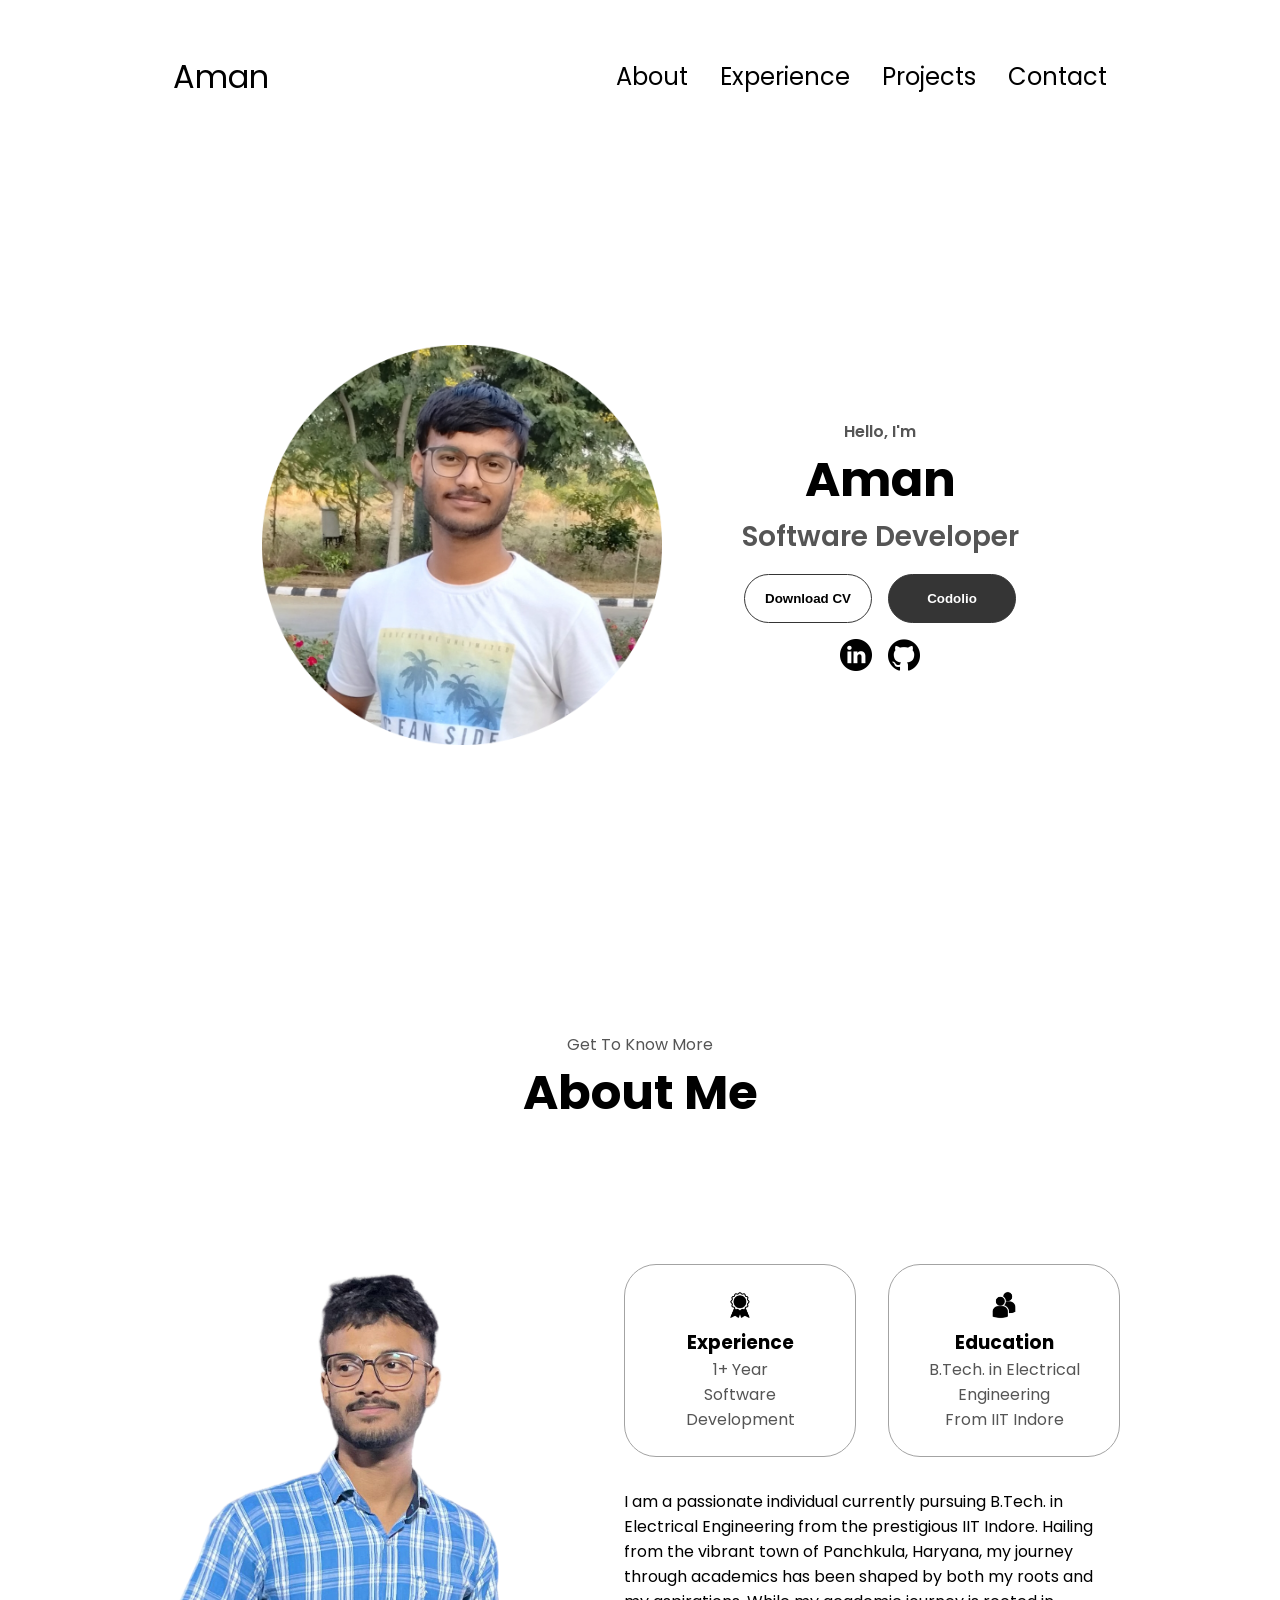
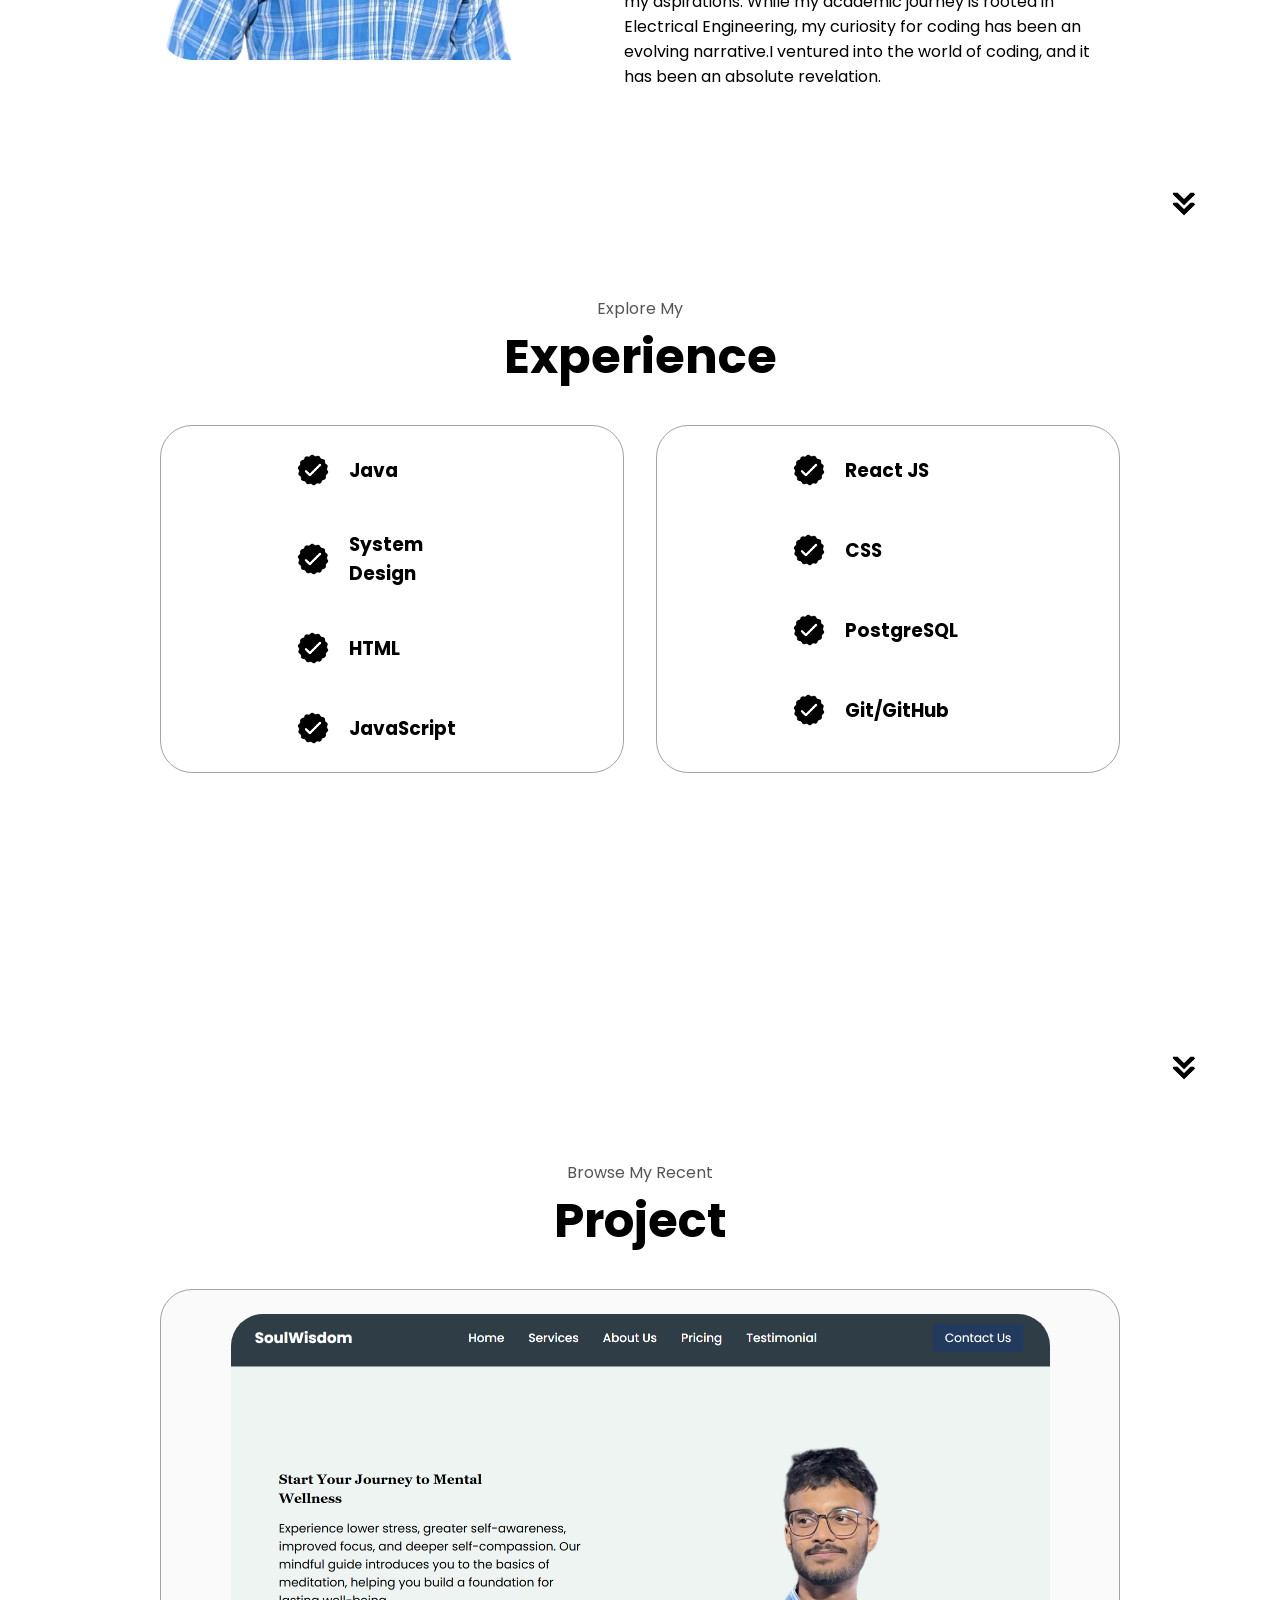
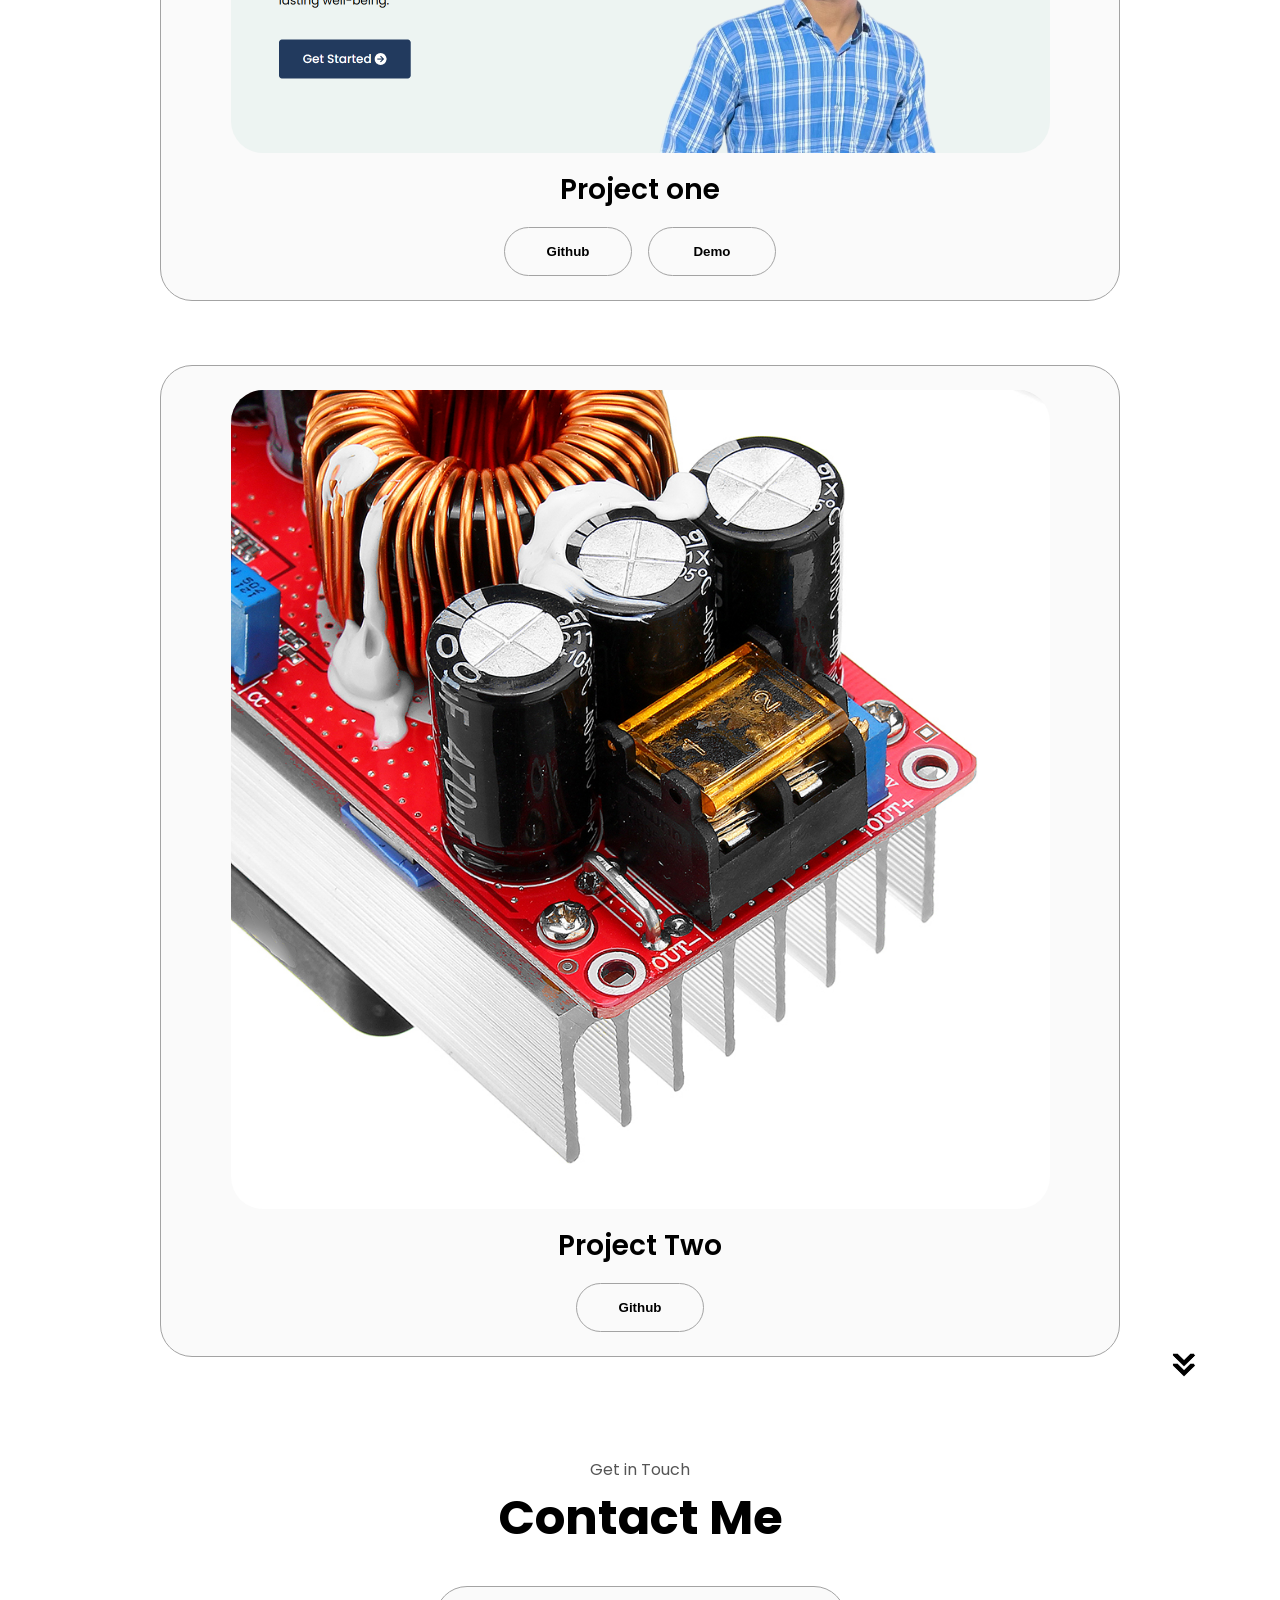
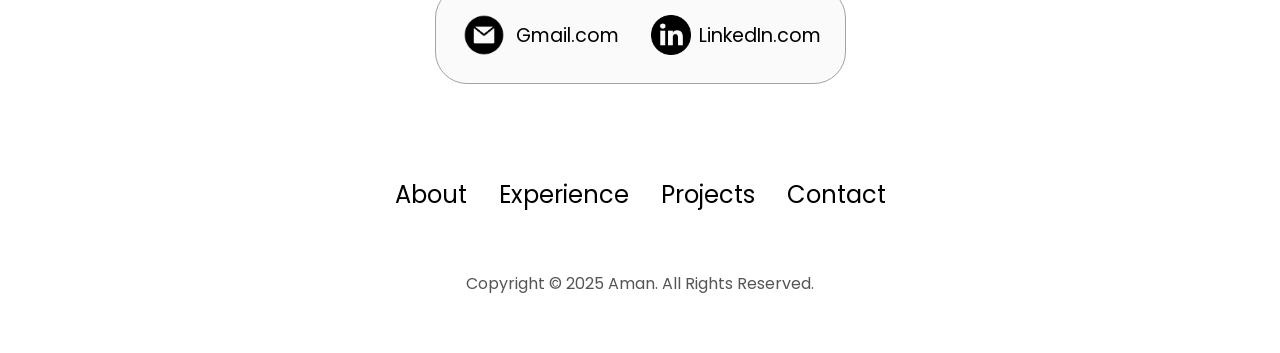
==== commit 878e2d41: "Initial commit" ====
--- a/index.html
+++ b/index.html
@@ -45,7 +45,9 @@
             <p class="section__text__p2">Software Developer</p>
             <div class="btn-container">
                 <button class="btn btn-color-2" onclick="window.open('./assets/Resume.pdf')">Download CV</button>
-                <button class="btn btn-color-1" onclick="location.href='./#contact'">Contact Info</button>
+                <!-- <button class="btn btn-color-1" onclick="location.href='./#contact'">Contact Info</button> -->
+                <button class="btn btn-color-1" onclick="window.open('https://codolio.com/profile/aman_iiti/', '_blank')">Codolio</button>
+                <!-- <button class="btn btn-color-1"> <img src="./assets/codolio.svg" alt="My Codolio profile" class="icon" onclick="window.open('https://www.linkedin.com/in/amaniitindore795/', '_blank')"></button> -->
             </div>
             <div id="socials-container">
                 <img src="./assets/linkedin.png" alt="My LinkedIn profile" class="icon" onclick="window.open('https://www.linkedin.com/in/amaniitindore795/', '_blank')">
